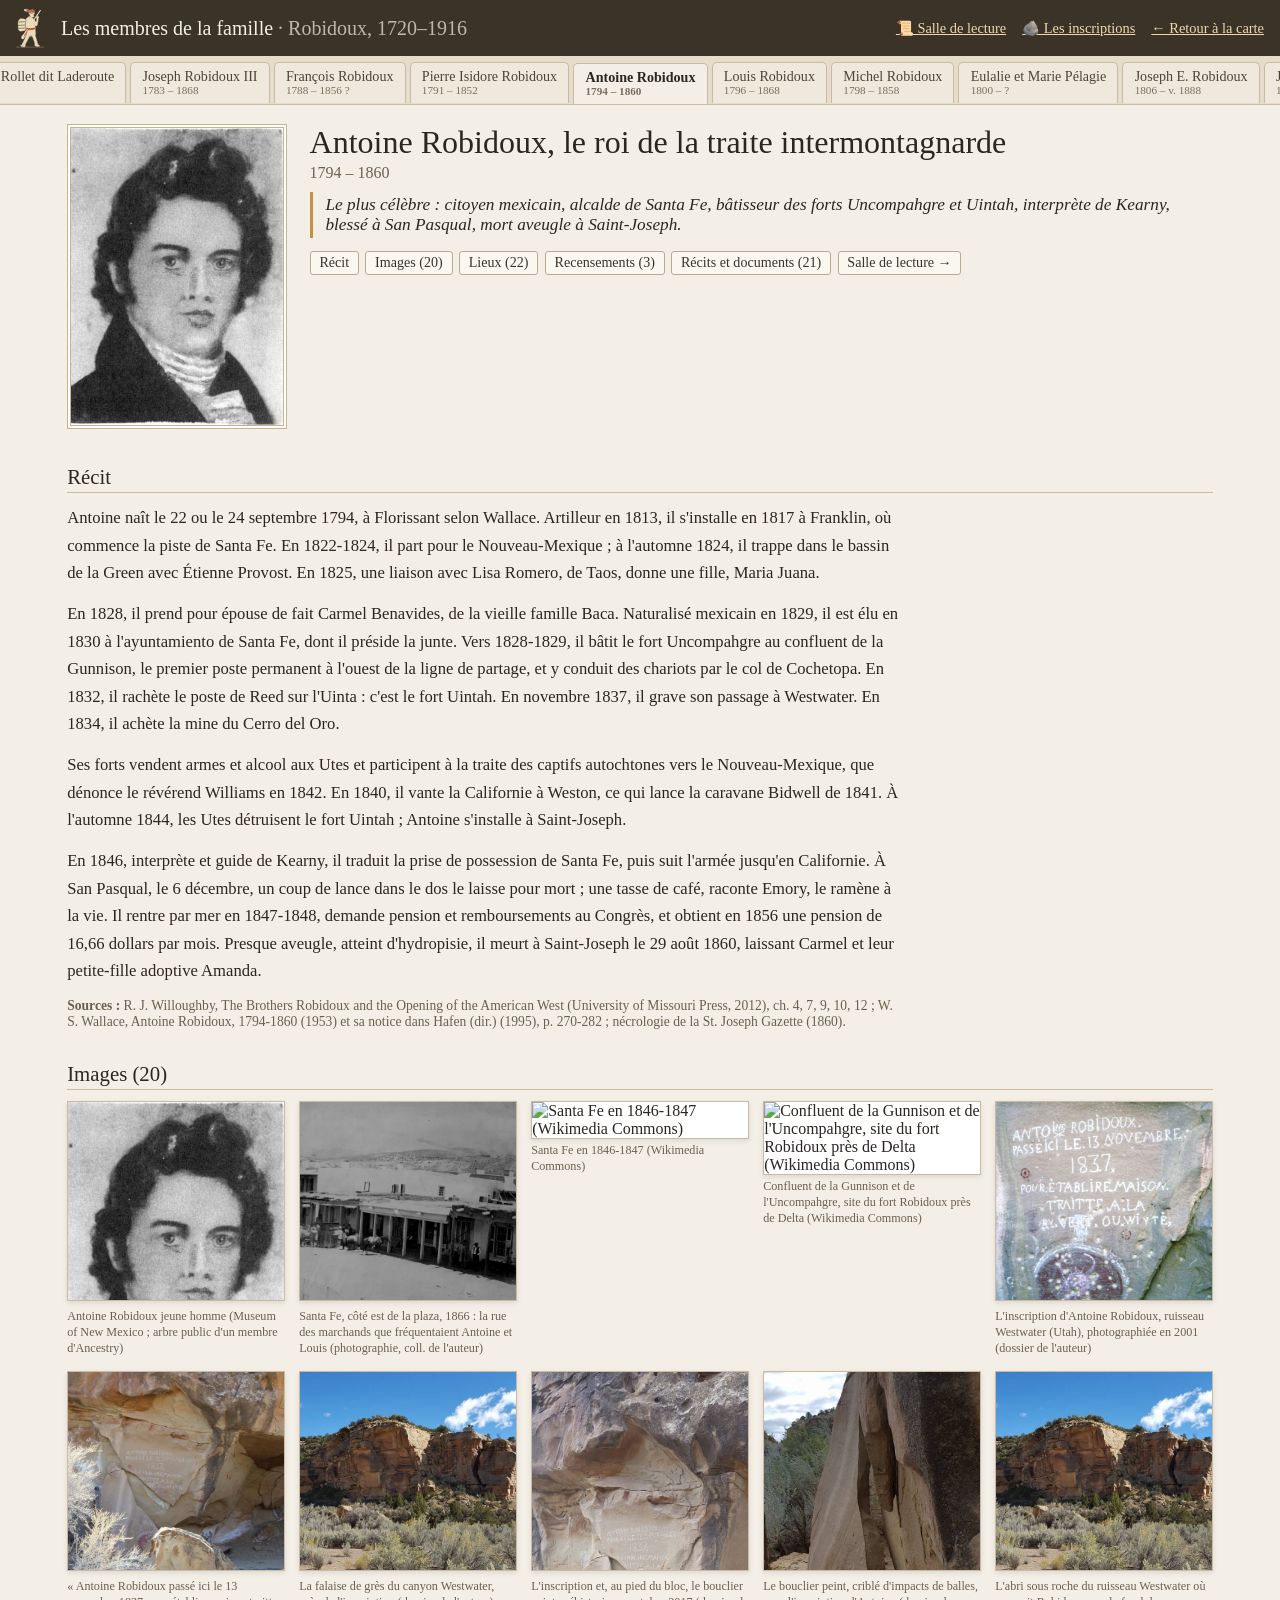
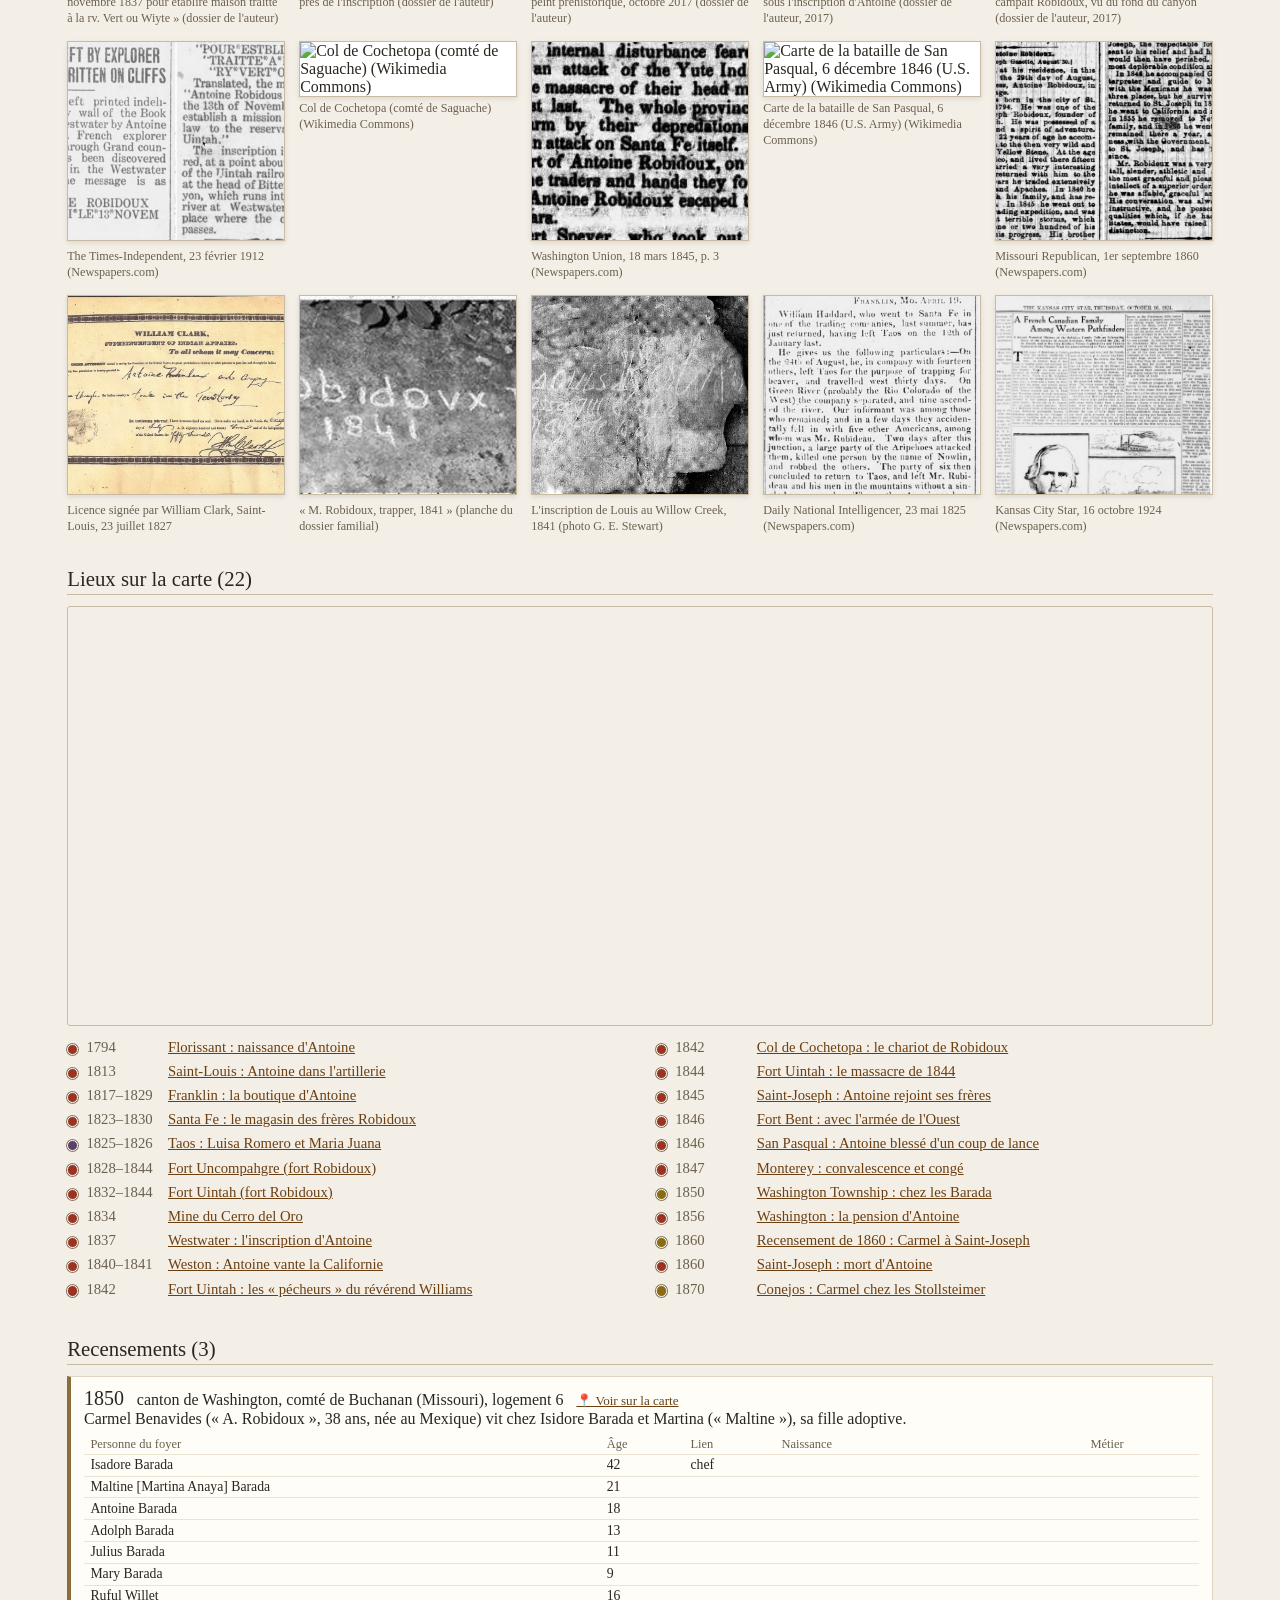
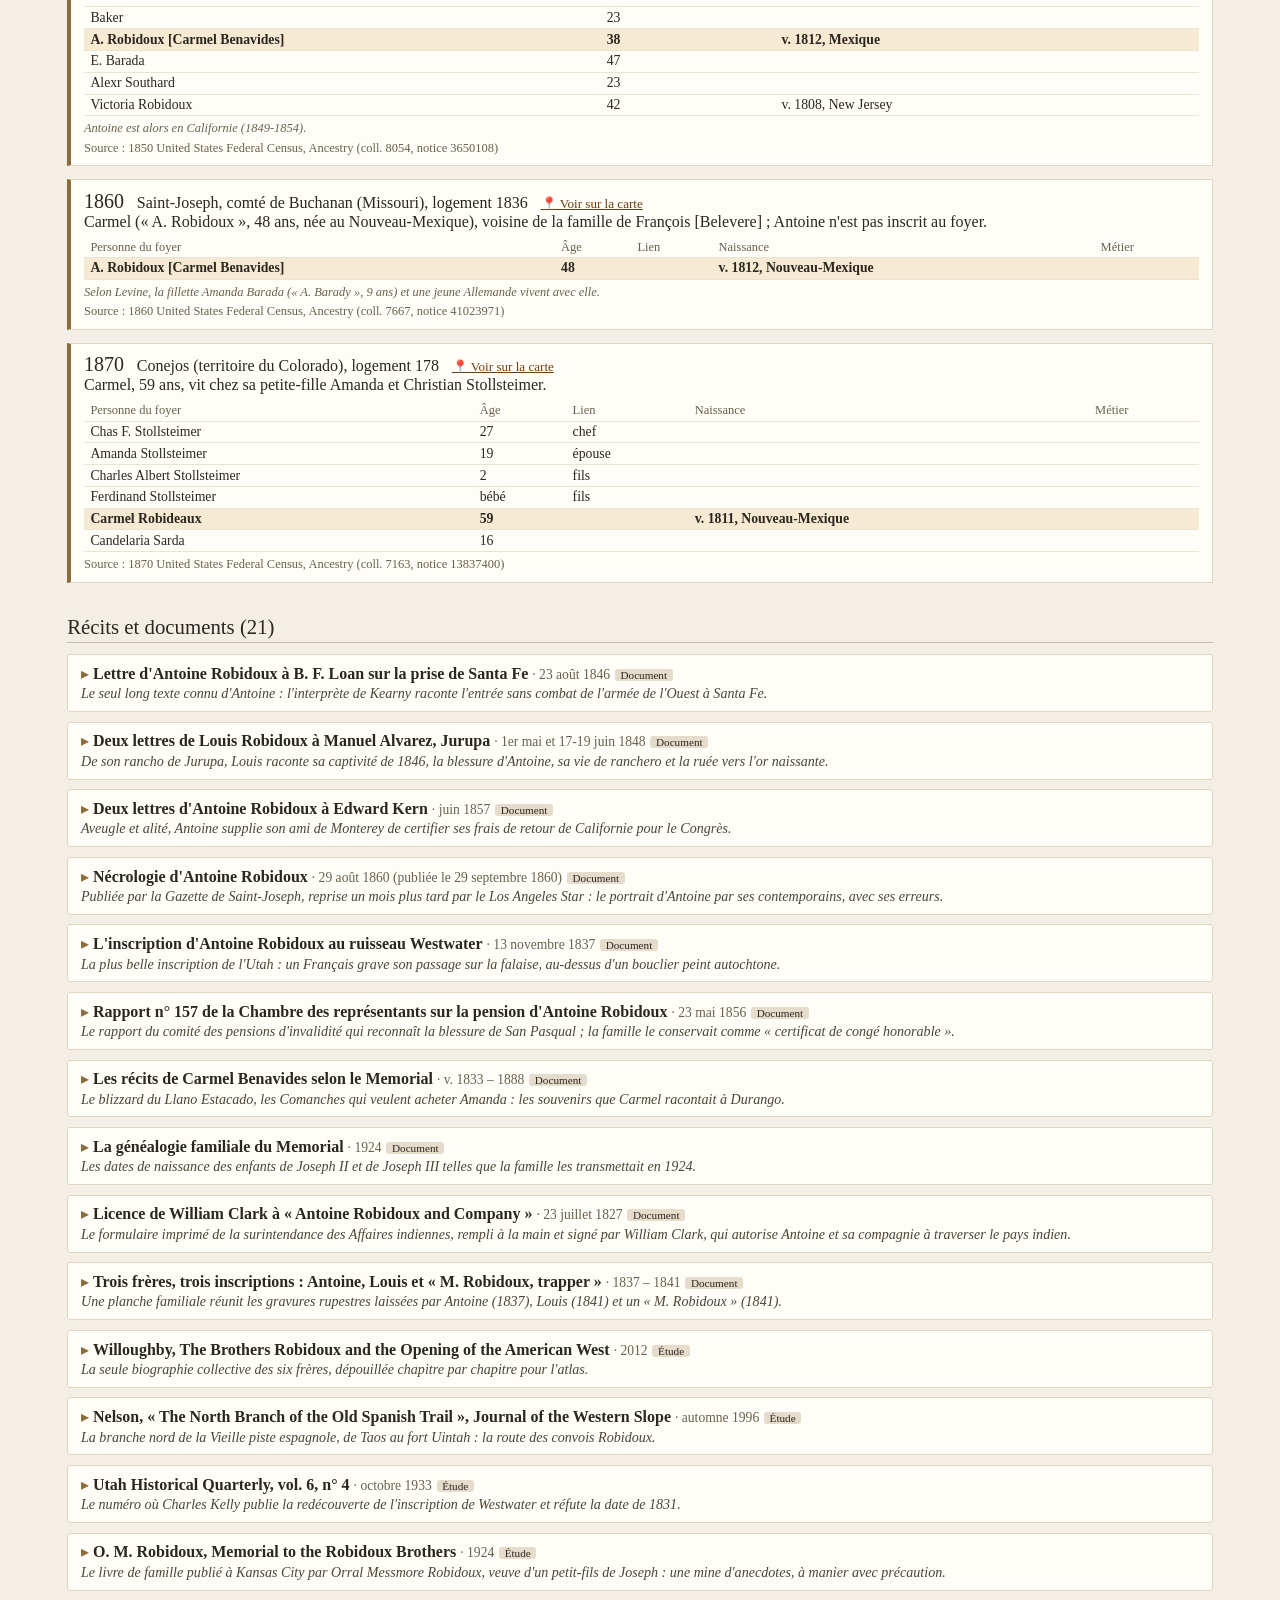
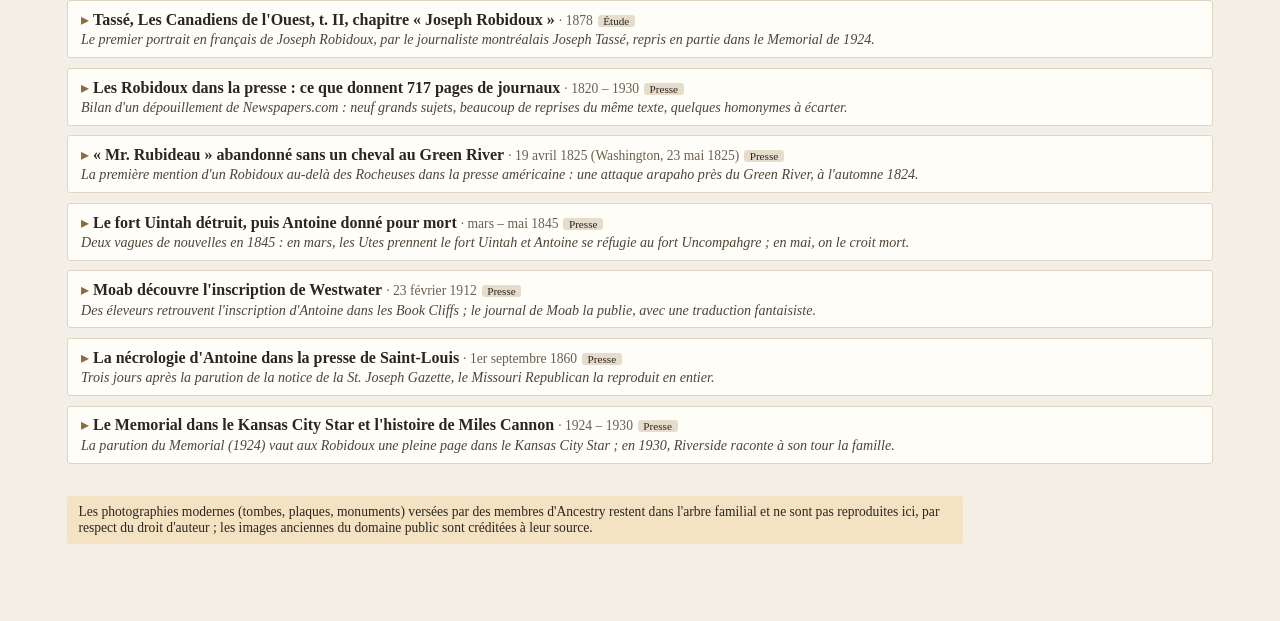
==== famille.html @ 4532500b "Page « Les membres de la famille » : un onglet par membre (récit, images, carte des lieux, recenseme" ====
<!DOCTYPE html>
<html lang="fr">
<head>
<meta charset="utf-8">
<meta name="viewport" content="width=device-width, initial-scale=1">
<title>Les membres de la famille — Atlas Robidoux</title>
<meta name="author" content="Olivier J. Caron, Département de géographie, UQAM">
<link rel="icon" href="images/coureur-des-bois.svg" type="image/svg+xml">
<link rel="stylesheet" href="https://unpkg.com/maplibre-gl@5/dist/maplibre-gl.css">
<link rel="preconnect" href="https://fonts.googleapis.com">
<link rel="preconnect" href="https://fonts.gstatic.com" crossorigin>
<link rel="stylesheet" href="https://fonts.googleapis.com/css2?family=IM+Fell+English:ital@0;1&family=IM+Fell+English+SC&display=swap">
<style>
* { box-sizing: border-box; }
html, body { margin: 0; font-family: Georgia, "Times New Roman", serif; color: #2b2620; background: #f4efe6; }
a { color: #6b3f12; }
.barre { display: flex; align-items: center; gap: 1rem; padding: .5rem 1rem; background: #3b3328; color: #f4efe6; flex-wrap: wrap; position: sticky; top: 0; z-index: 20; }
.barre img { height: 40px; }
.barre h1 { font-family: "IM Fell English", Georgia, serif; font-size: 1.25rem; margin: 0; font-weight: normal; }
.barre h1 span { opacity: .7; }
.barre a { color: #f0d9a8; font-size: .9rem; }
.barre .esp { flex: 1; }
.onglets { position: sticky; top: 56px; z-index: 15; background: #e6dccb; border-bottom: 1px solid #c9bba3; display: flex; gap: .25rem; overflow-x: auto; padding: .45rem .6rem 0; scrollbar-width: thin; }
.onglets button { flex: 0 0 auto; font: inherit; font-size: .88rem; background: #efe9dd; color: #4d4436; border: 1px solid #c9bba3; border-bottom: 0; border-radius: 5px 5px 0 0; padding: .3rem .7rem .35rem; cursor: pointer; text-align: left; line-height: 1.15; }
.onglets button small { display: block; font-size: .7rem; color: #7a6d59; }
.onglets button.actif { background: #f4efe6; color: #2b2620; font-weight: bold; position: relative; top: 1px; }
main { max-width: 74rem; margin: 0 auto; padding: 1.2rem 1.2rem 4rem; }
.hero { display: grid; grid-template-columns: 220px 1fr; gap: 1.4rem; align-items: start; }
.hero img { width: 100%; border: 4px double #c8b48c; background: #fff; cursor: zoom-in; }
.hero .vide { aspect-ratio: 3/4; border: 4px double #c8b48c; display: flex; align-items: center; justify-content: center; background: #efe6d4; }
.hero .vide img { width: 60%; border: 0; opacity: .5; cursor: default; }
.hero h2 { font-family: "IM Fell English", Georgia, serif; font-weight: normal; font-size: 2rem; margin: 0 0 .2rem; }
.hero .dates { color: #6b604f; margin: 0 0 .6rem; }
.hero .resume { font-size: 1.08rem; font-style: italic; border-left: 3px solid #c8903e; padding: .2rem 0 .2rem .8rem; margin: 0 0 .8rem; }
.chiffres { display: flex; flex-wrap: wrap; gap: .4rem; }
.chiffres a { text-decoration: none; background: #faf7f1; border: 1px solid #b9ab92; border-radius: 3px; padding: .15rem .55rem; color: #3b3328; font-size: .88rem; }
.chiffres a:hover { background: #ead9b9; }
section { margin-top: 2rem; scroll-margin-top: 120px; }
section > h3 { font-family: "IM Fell English SC", Georgia, serif; font-weight: normal; font-size: 1.3rem; margin: 0 0 .7rem; border-bottom: 1px solid #c9bba3; padding-bottom: .2rem; }
.recit p { line-height: 1.65; font-size: 1.04rem; margin: 0 0 .85rem; max-width: 52rem; }
.sources { font-size: .85rem; color: #6b604f; max-width: 52rem; }
.galerie { display: grid; grid-template-columns: repeat(auto-fill, minmax(180px, 1fr)); gap: .9rem; }
.galerie figure { margin: 0; }
.galerie img { width: 100%; height: 200px; object-fit: cover; object-position: top; border: 1px solid #c9bba3; background: #fff; cursor: zoom-in; box-shadow: 0 2px 5px rgba(0,0,0,.1); }
.galerie figcaption { font-size: .76rem; color: #6b604f; margin-top: .25rem; line-height: 1.3; }
.carte-famille { height: 420px; border: 1px solid #c9bba3; border-radius: 3px; }
.lieux-liste { list-style: none; padding: 0; margin: .8rem 0 0; columns: 2 22rem; column-gap: 2rem; }
.lieux-liste li { break-inside: avoid; margin: 0 0 .45rem; font-size: .92rem; display: flex; gap: .5rem; }
.lieux-liste .an { flex: 0 0 4.6rem; color: #6b604f; font-variant-numeric: tabular-nums; }
.lieux-liste .pt { flex: 0 0 .7rem; height: .7rem; border-radius: 50%; margin-top: .3rem; border: 1px solid #fff; box-shadow: 0 0 0 1px #8a7a60; }
.recens { background: #fffdf8; border: 1px solid #e0d5c2; border-left: 4px solid #8a6d3b; padding: .6rem .8rem; margin: 0 0 .8rem; }
.recens .tete { display: flex; gap: .8rem; flex-wrap: wrap; align-items: baseline; }
.recens .an { font-family: "IM Fell English", Georgia, serif; font-size: 1.25rem; }
.recens .carte a { font-size: .82rem; }
.recens table { border-collapse: collapse; width: 100%; font-size: .86rem; margin-top: .4rem; }
.recens th, .recens td { text-align: left; padding: .15rem .4rem; border-bottom: 1px solid #ece3d3; vertical-align: top; }
.recens th { font-weight: normal; color: #6b604f; font-size: .78rem; }
.recens tr.cible td { background: #f6ead2; font-weight: bold; }
.recens .src { font-size: .78rem; color: #6b604f; margin-top: .3rem; }
.actes { padding-left: 1.1rem; max-width: 56rem; }
.actes li { margin: 0 0 .45rem; line-height: 1.45; }
.actes .src { color: #6b604f; font-size: .8rem; }
details.doc { background: #fffdf8; border: 1px solid #e0d5c2; border-radius: 3px; margin: 0 0 .6rem; }
details.doc summary { cursor: pointer; padding: .55rem .8rem; list-style: none; }
details.doc summary::-webkit-details-marker { display: none; }
details.doc summary::before { content: "▸ "; color: #8a6d3b; }
details.doc[open] summary::before { content: "▾ "; }
details.doc summary .t { font-weight: bold; }
details.doc summary .d { color: #6b604f; font-size: .85rem; }
details.doc summary .r { display: block; font-size: .88rem; color: #4d4436; font-style: italic; margin-top: .15rem; }
details.doc .corps { padding: 0 1rem 1rem; }
details.doc .corps .texte p { line-height: 1.55; margin: 0 0 .7rem; }
details.doc .corps .texte.document { font-family: "IM Fell English", Georgia, serif; white-space: pre-wrap; font-size: 1.05rem; line-height: 1.5; }
details.doc .corps img { max-width: 260px; max-height: 260px; border: 1px solid #c9bba3; margin: 0 .6rem .6rem 0; cursor: zoom-in; }
.pastille { font-size: .7rem; padding: 0 .35rem; border-radius: 3px; background: #e6dccb; margin-left: .3rem; }
.avert { font-size: .85rem; background: #f3e3c3; padding: .5rem .7rem; border-radius: 3px; max-width: 56rem; }
.lightbox { position: fixed; inset: 0; z-index: 1100; background: rgba(25, 18, 10, .9); display: flex; align-items: center; justify-content: center; padding: 1rem; }
.lightbox[hidden] { display: none; }
.lightbox figure { margin: 0; display: flex; flex-direction: column; align-items: center; }
.lightbox img { max-width: 94vw; max-height: 84vh; background: #fff; border: 4px double #c8b48c; }
.lightbox figcaption { color: #f1e4c4; font-style: italic; text-align: center; margin-top: .5rem; max-width: 60rem; }
.lightbox button { position: absolute; top: .6rem; background: transparent; border: 0; color: #f1e4c4; font-size: 1.8rem; cursor: pointer; }
#lb-fermer { right: .9rem; } #lb-prec { left: .6rem; top: 45%; } #lb-suiv { right: .6rem; top: 45%; }
@media (max-width: 760px) {
  .hero { grid-template-columns: 1fr; }
  .hero > div:first-child { max-width: 240px; }
  .onglets { top: 0; position: relative; }
  .barre { position: relative; }
  main { padding: 1rem 16px 3rem; }
}
</style>
</head>
<body>
<header class="barre">
  <img src="images/coureur-des-bois-clair.svg" alt="">
  <h1>Les membres de la famille <span>· Robidoux, 1720–1916</span></h1>
  <span class="esp"></span>
  <a href="salle-de-lecture.html">📜 Salle de lecture</a>
  <a href="inscriptions.html">🪨 Les inscriptions</a>
  <a href="index.html">← Retour à la carte</a>
</header>
<nav class="onglets" id="onglets" role="tablist" aria-label="Membres de la famille"></nav>
<main id="page"></main>
<div id="lightbox" class="lightbox" hidden role="dialog" aria-modal="true" aria-label="Image agrandie">
  <button type="button" id="lb-fermer" aria-label="Fermer">✕</button>
  <button type="button" id="lb-prec" aria-label="Image précédente">‹</button>
  <button type="button" id="lb-suiv" aria-label="Image suivante">›</button>
  <figure><img id="lb-image" src="" alt=""><figcaption id="lb-legende"></figcaption></figure>
</div>
<script src="https://unpkg.com/maplibre-gl@5/dist/maplibre-gl.js"></script>
<script src="js/salle.js?v=3"></script>
<script src="js/dossiers.js?v=2"></script>
<script src="js/recensements.js?v=2"></script>
<script src="js/famille.js?v=1"></script>
</body>
</html>
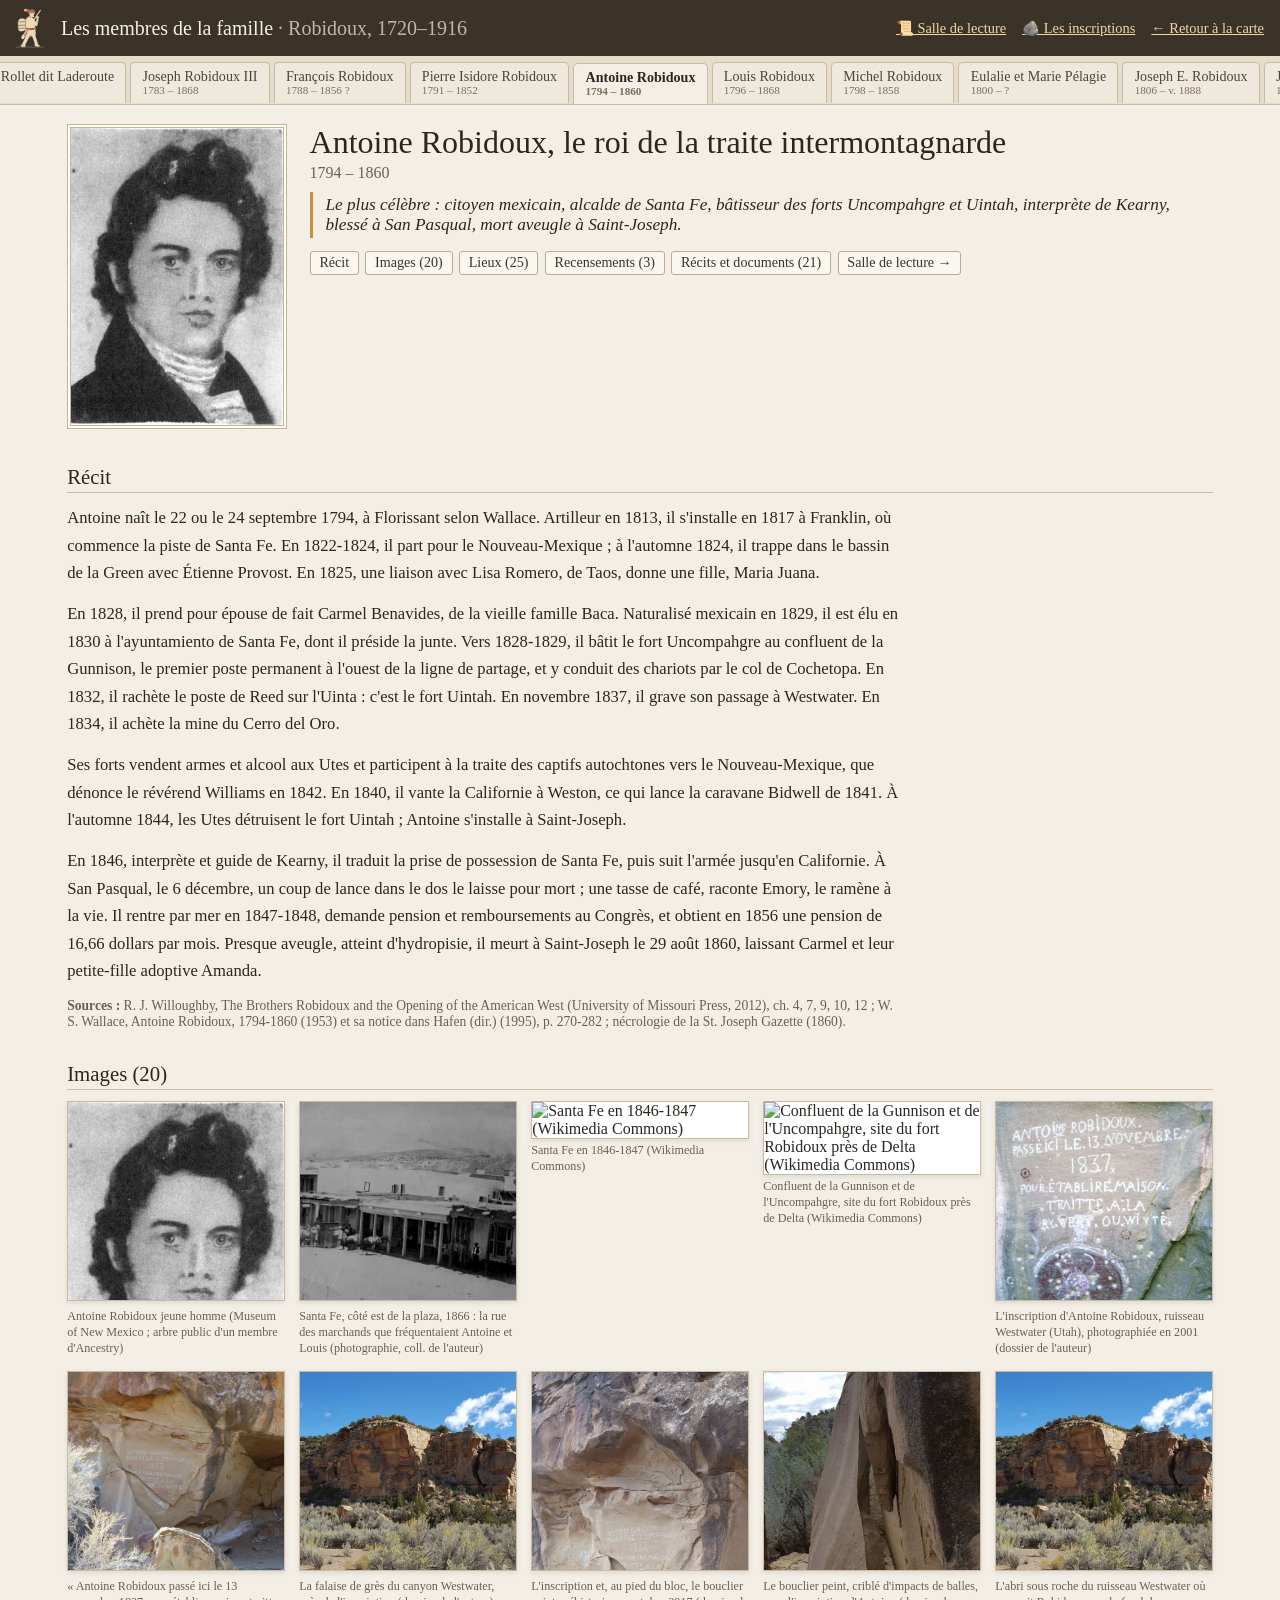
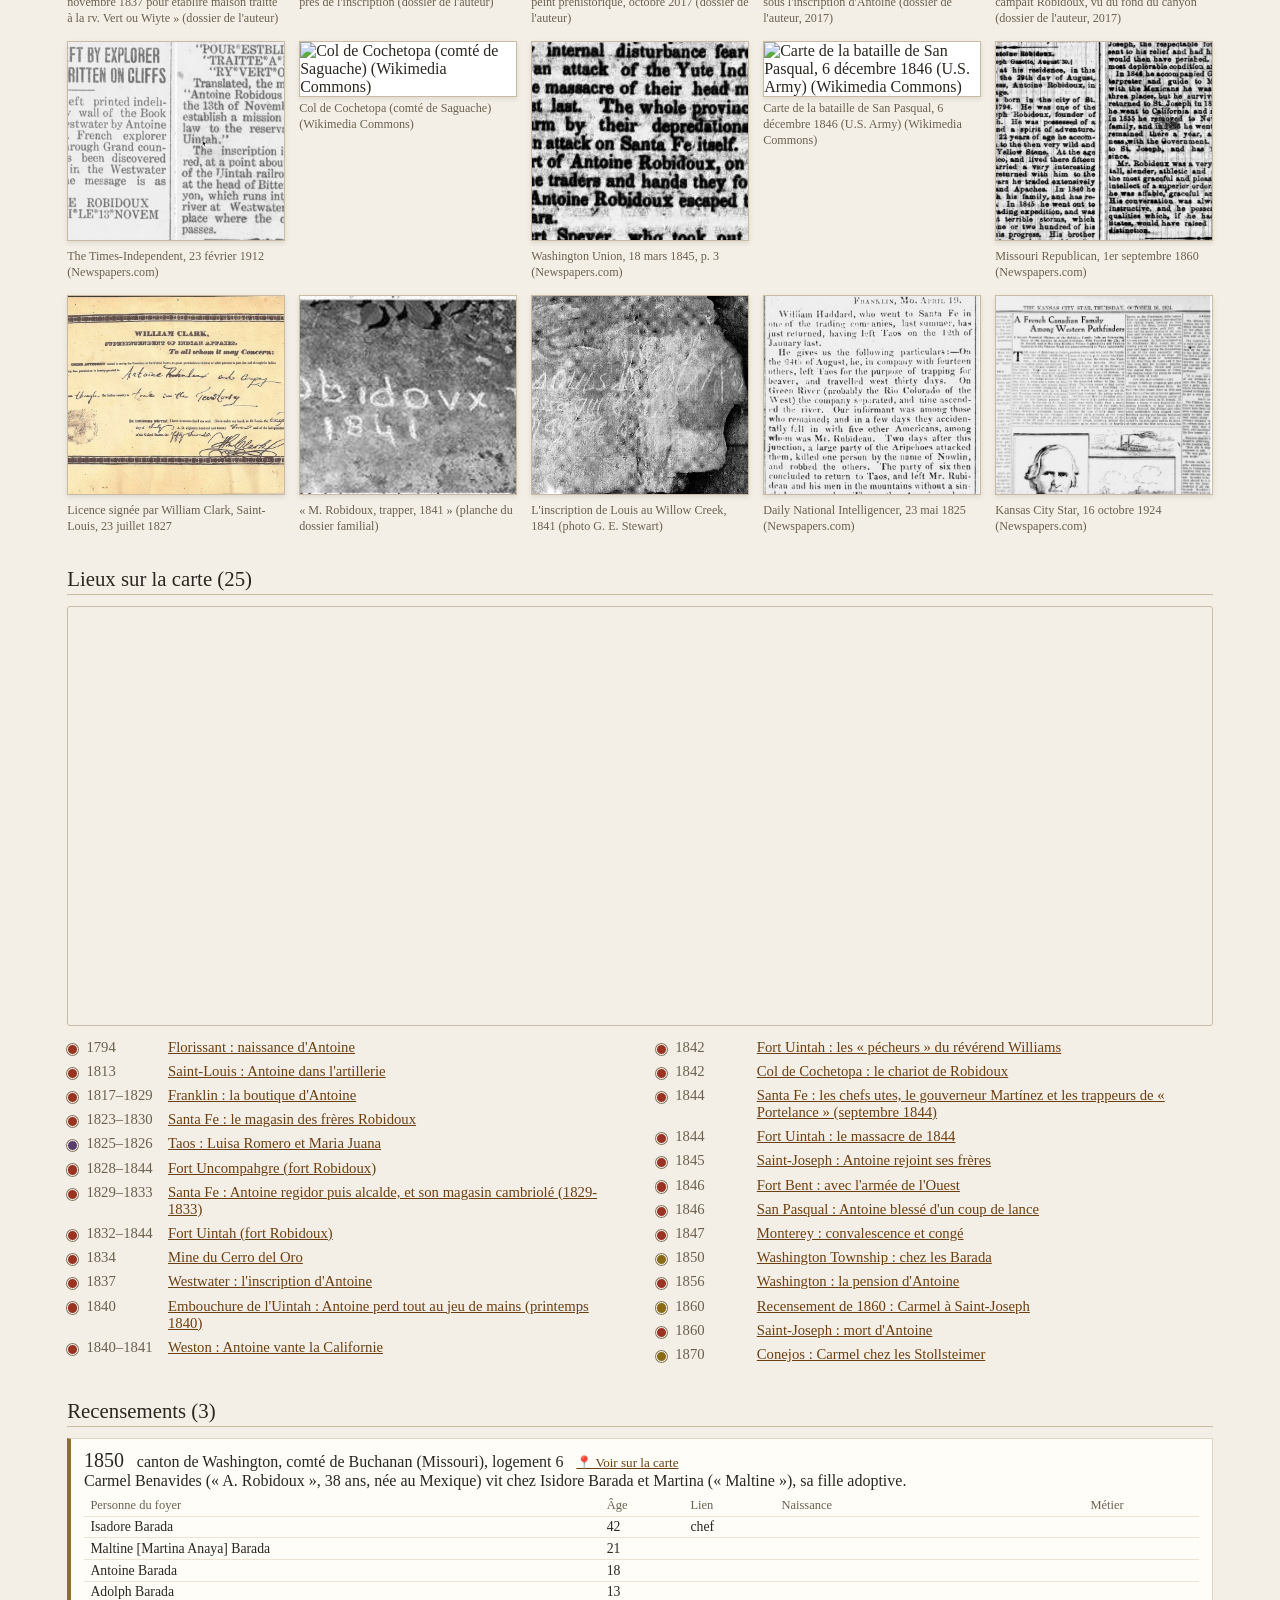
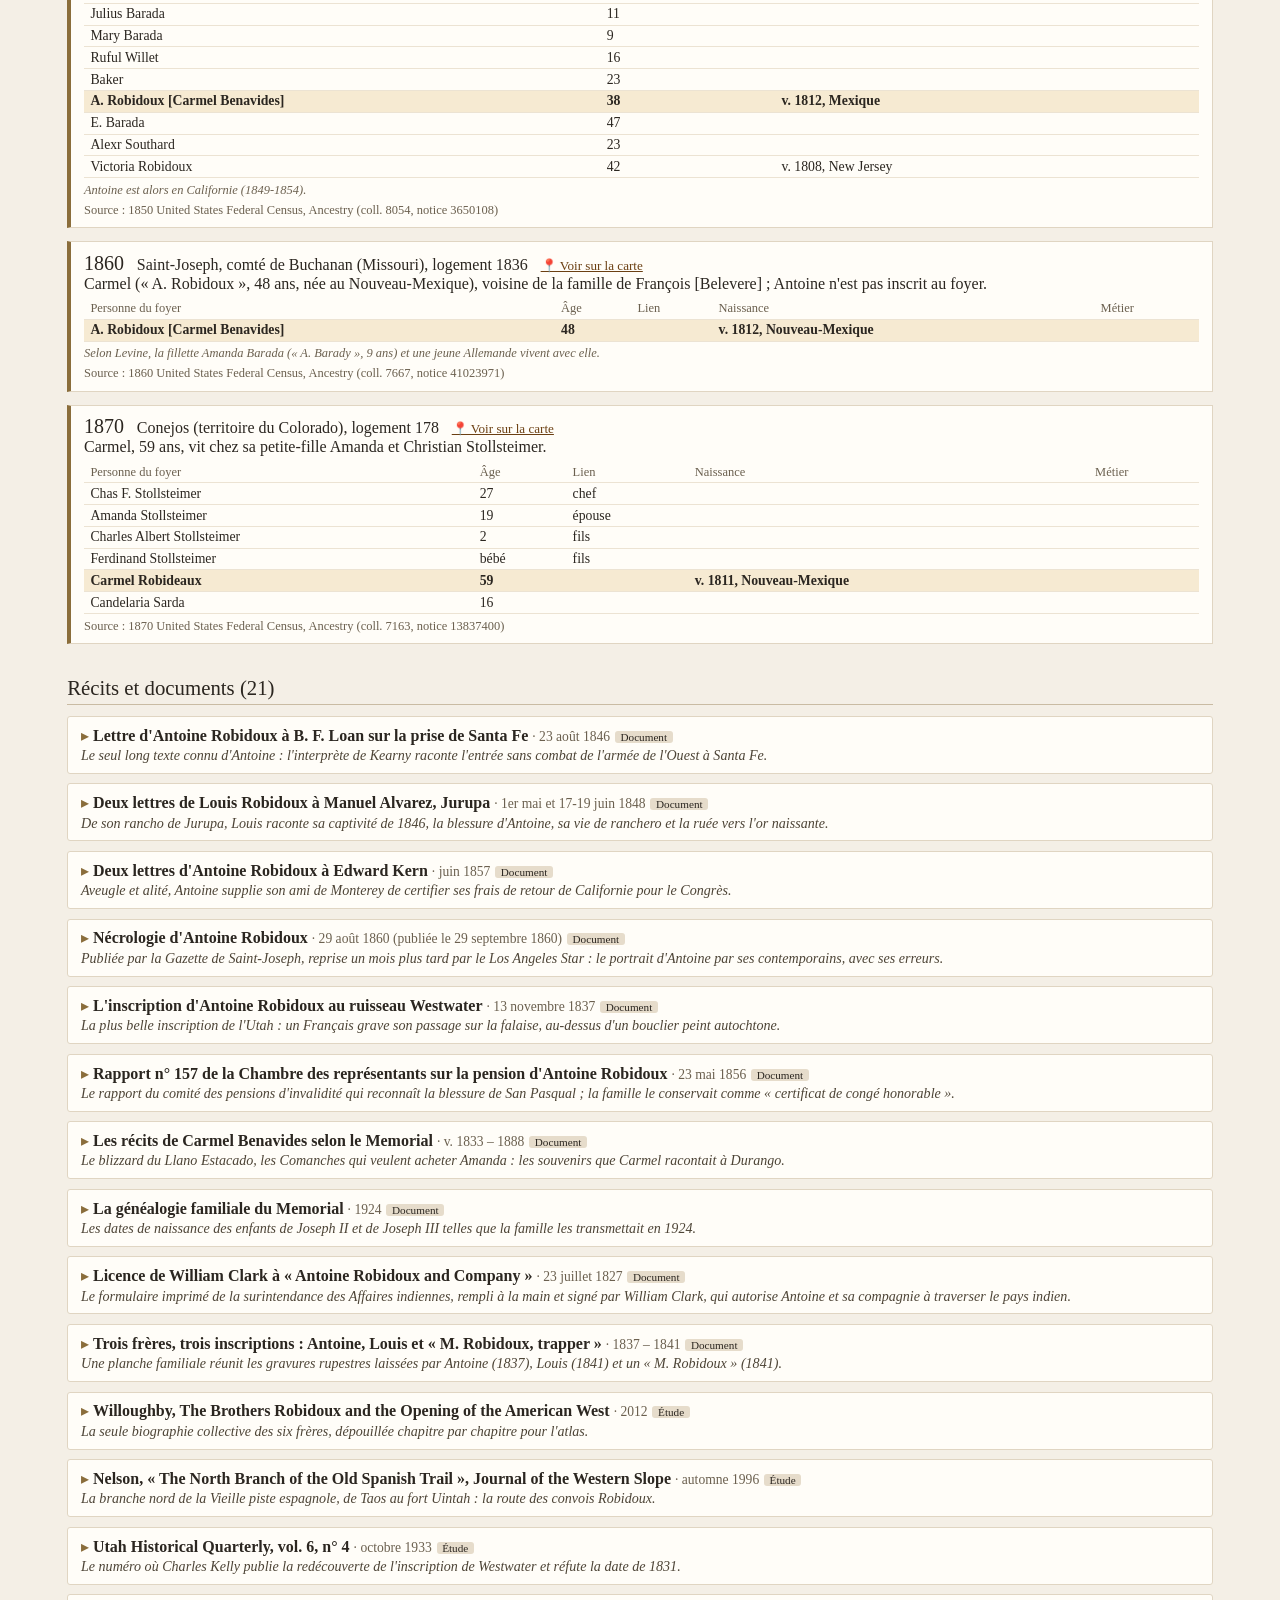
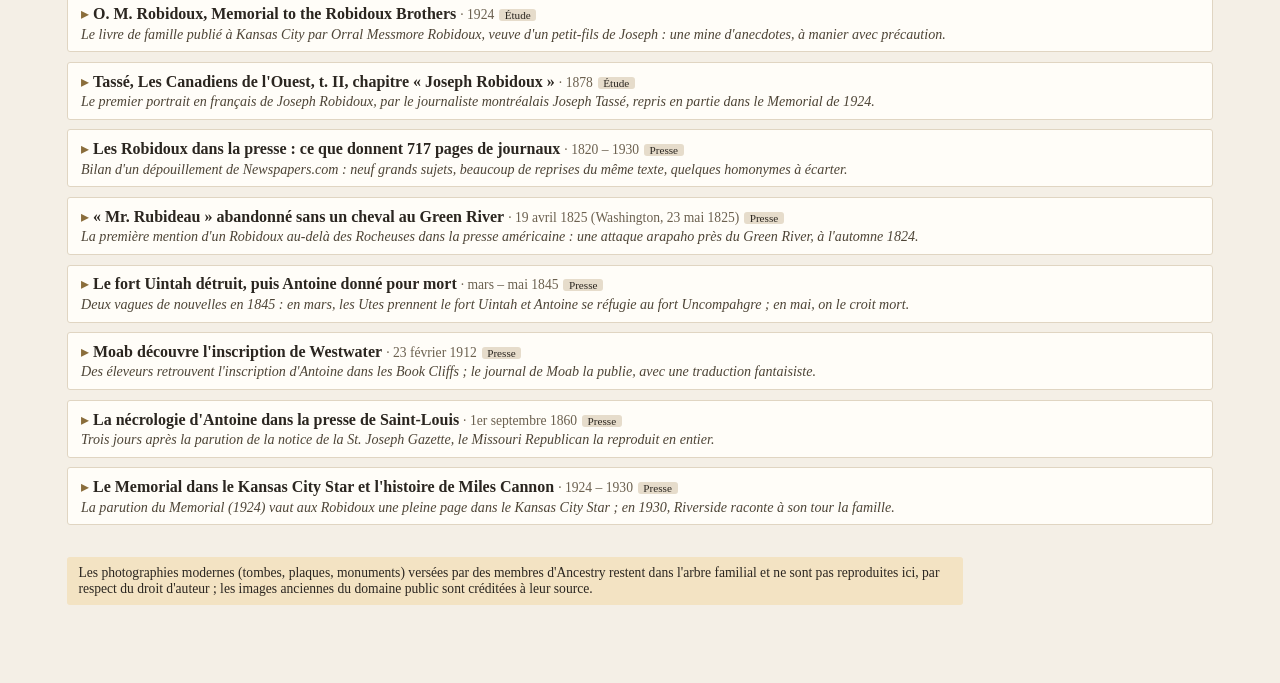
==== commit 0fc3eede: "Portraits d'Antoine et de Louis : lieux L169-L172 Co-Authored-By: Claude Opus 5.5 <noreply@anthropic" ====
--- a/famille.html
+++ b/famille.html
@@ -108,7 +108,7 @@
   <figure><img id="lb-image" src="" alt=""><figcaption id="lb-legende"></figcaption></figure>
 </div>
 <script src="https://unpkg.com/maplibre-gl@5/dist/maplibre-gl.js"></script>
-<script src="js/salle.js?v=3"></script>
+<script src="js/salle.js?v=4"></script>
 <script src="js/dossiers.js?v=2"></script>
 <script src="js/recensements.js?v=2"></script>
 <script src="js/famille.js?v=1"></script>
